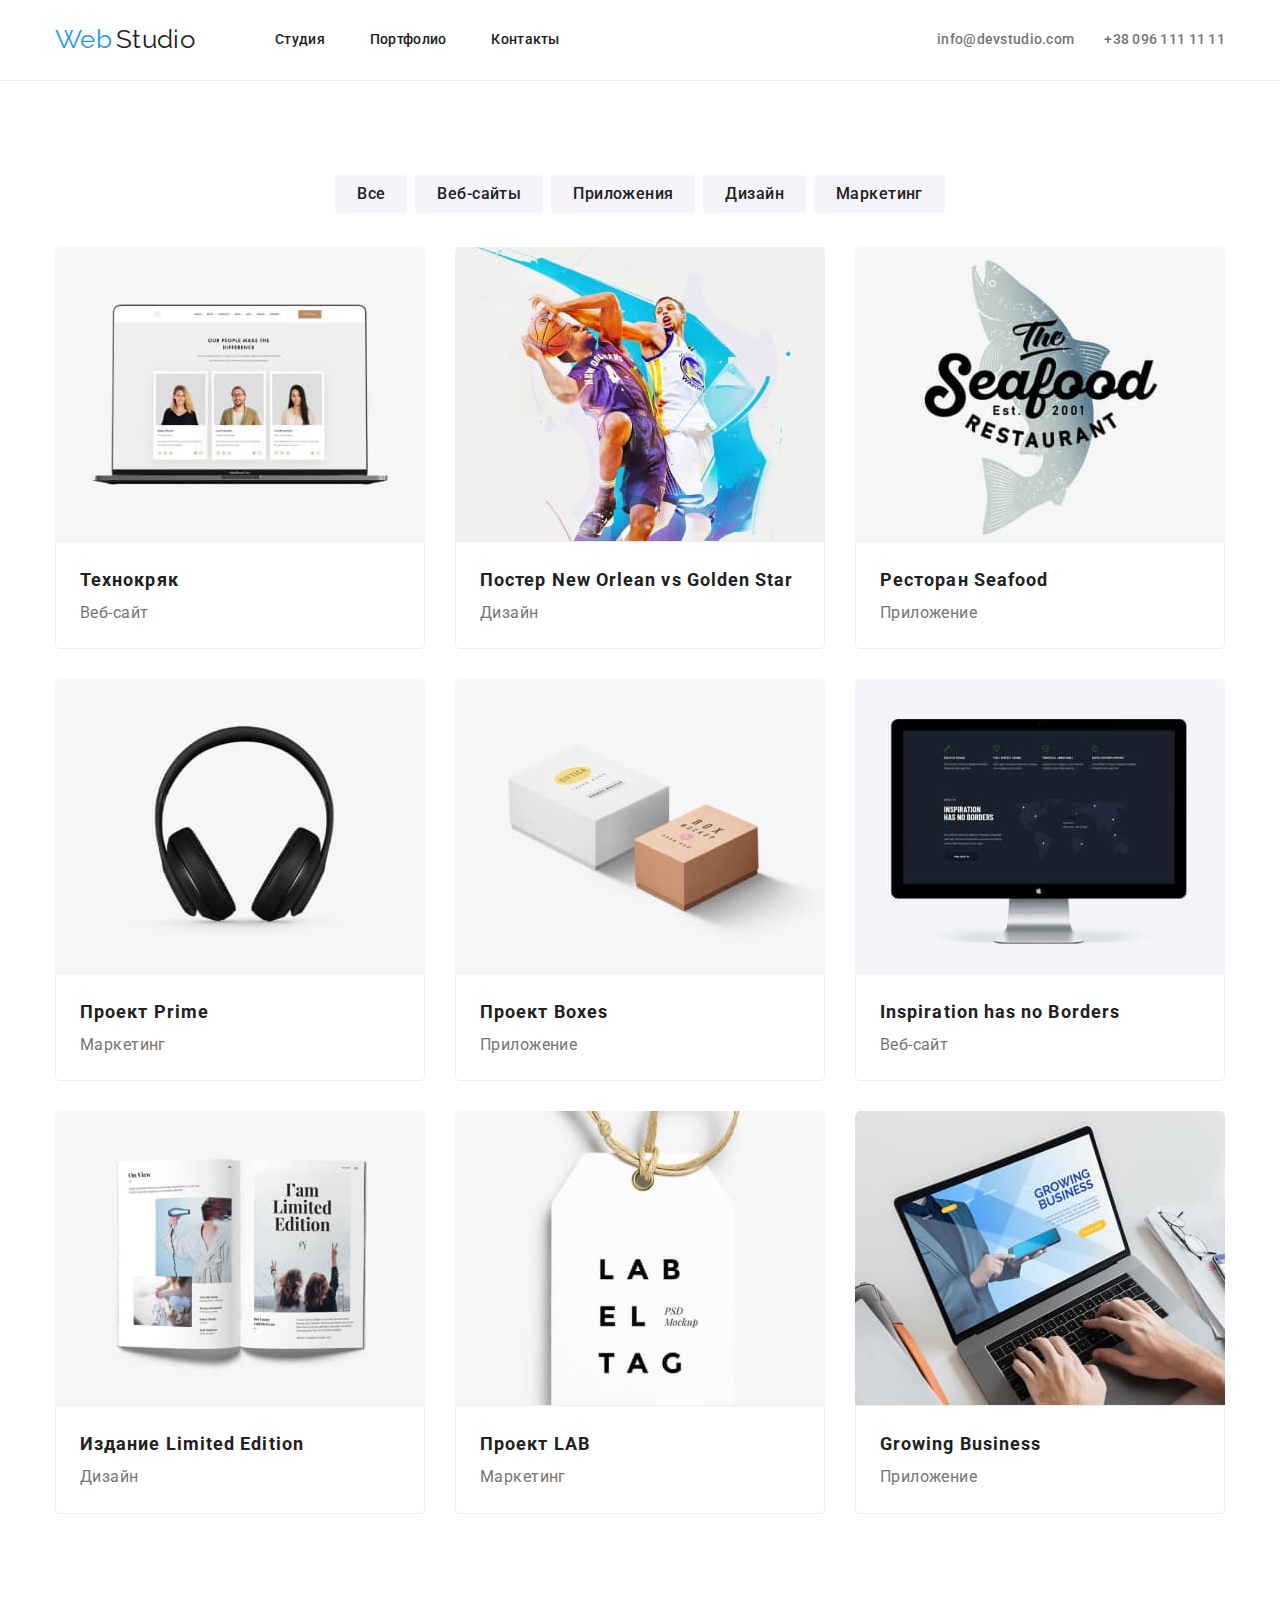
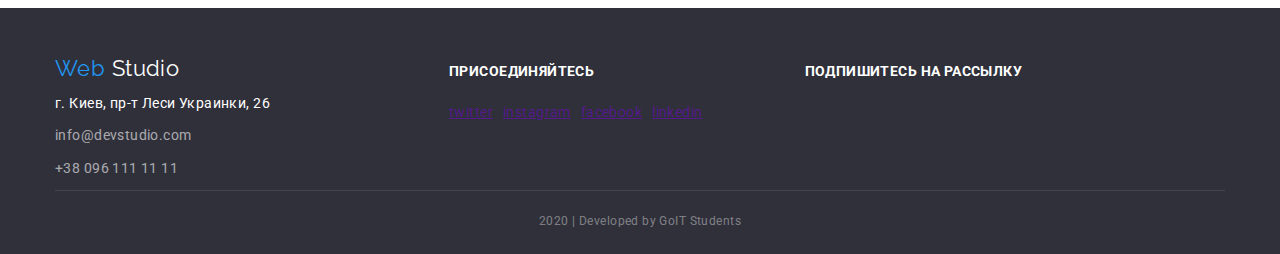
==== portfolio.html @ 3b9aa5e7 "додає файли, фон героя" ====
<!DOCTYPE html>
<html lang="en">
  <head>
    <meta charset="UTF-8" />
    <meta name="viewport" content="width=device-width, initial-scale=1.0" />
    <title>portfolio</title>
    <link
      href="https://fonts.googleapis.com/css2?family=Raleway:wght@700&family=Roboto:wght@400;500;700;900&display=swap"
      rel="stylesheet"
    />
    <link
      rel="stylesheet"
      href="https://cdnjs.cloudflare.com/ajax/libs/modern-normalize/0.6.0/modern-normalize.min.css"
    />
    <link rel="stylesheet" href="./css/common.css" />
    <link rel="stylesheet" href="./css/styles.css" />
  </head>
  <body>
    <!-- шапка  -->
    <header>
      <div class="container header">
        <nav class="main-nav">
          <a href="./index.html" class="link">
            <span class="logo-web links">Web</span>&#160;<span
              class="logo-studio links"
              >Studio</span
            >
          </a>

          <ul class="nav">
            <li class="nav-item"><a href="" class="link">Студия</a></li>
            <li class="nav-item">
              <a href="./portfolio.html" class="link">Портфолио</a>
            </li>
            <li class="nav-item"><a href="" class="link">Контакты</a></li>
          </ul>
        </nav>

        <ul class="contacts">
          <li>
            <a href="mailto:info@devstudio.com" class="link"
              >info@devstudio.com</a
            >
          </li>
          <li>
            <a href="tell:380961111111" class="link">+38 096 111 11 11</a>
          </li>
        </ul>
      </div>
    </header>
    <main>
      <section class="portfolio">
        <div class="container">
          <!-- ссылки на разделы -->

          <ul class="filter">
            <li class="filter-item"><button type="button">Все</button></li>
            <li class="filter-item">
              <button type="button">Веб-сайты</button>
            </li>
            <li class="filter-item">
              <button type="button">Приложения</button>
            </li>
            <li class="filter-item"><button type="button">Дизайн</button></li>
            <li class="filter-item">
              <button type="button">Маркетинг</button>
            </li>
          </ul>

          <!-- примеры работ по разделам -->

          <h1 class="visually-hidden">примеры</h1>
          <ul class="example">
            <li class="example-items">
              <a href="" class="link">
                <img
                  src="./img/portfolio/technokrak.jpg"
                  alt="постер примера сайта"
                  width="370"
                />
                <div class="card-content">
                  <h2 class="example-title">Технокряк</h2>
                  <p class="paragraf">Веб-сайт</p>
                </div>

                <!-- <p class="examle-text">
                  Технокряк это современная площадка распространения
                  коронавируса. Компании используют эту платформу для цифрового
                  шпионажа и атак на защищённые сервера конкурентов.
                </p> -->
              </a>
            </li>
            <li class="example-items">
              <a href="" class="link">
                <img
                  src="./img/portfolio/n-orlean.jpg"
                  alt="постер примера дизайна"
                  width="370"
                />
                <div class="card-content">
                  <h2 class="example-title">
                    Постер New Orlean vs Golden Star
                  </h2>
                  <p class="paragraf">Дизайн</p>
                </div>

                <!-- <p class="examle-text">
                  Технокряк это современная площадка распространения
                  коронавируса. Компании используют эту платформу для цифрового
                  шпионажа и атак на защищённые сервера конкурентов.
                </p> -->
              </a>
            </li>
            <li class="example-items">
              <a href="" class="link">
                <img
                  src="./img/portfolio/seafood-restr.jpg"
                  alt="постер примера приложения"
                  width="370"
                />
                <div class="card-content">
                  <h2 class="example-title">Ресторан Seafood</h2>
                  <p class="paragraf">Приложение</p>
                </div>

                <!-- <p class="examle-text">
                  Технокряк это современная площадка распространения
                  коронавируса. Компании используют эту платформу для цифрового
                  шпионажа и атак на защищённые сервера конкурентов.
                </p> -->
              </a>
            </li>
            <li class="example-items">
              <a href="" class="link">
                <img
                  src="./img/portfolio/prime-proj.jpg"
                  alt="постер примера маркетинга"
                  width="370"
                />
                <div class="card-content">
                  <h2 class="example-title">Проект Prime</h2>
                  <p class="paragraf">Маркетинг</p>
                </div>

                <!-- <p class="examle-text">
                  Технокряк это современная площадка распространения
                  коронавируса. Компании используют эту платформу для цифрового
                  шпионажа и атак на защищённые сервера конкурентов.
                </p> -->
              </a>
            </li>
            <li class="example-items">
              <a href="" class="link">
                <img
                  src="./img/portfolio/boxes-proj.jpg"
                  alt="постер примера приложения"
                  width="370"
                />
                <div class="card-content">
                  <h2 class="example-title">Проект Boxes</h2>
                  <p class="paragraf">Приложение</p>
                </div>

                <!-- <p class="examle-text">
                  Технокряк это современная площадка распространения
                  коронавируса. Компании используют эту платформу для цифрового
                  шпионажа и атак на защищённые сервера конкурентов.
                </p> -->
              </a>
            </li>
            <li class="example-items">
              <a href="" class="link">
                <img
                  src="./img/portfolio/inspiration.jpg"
                  alt="постер примера веб-сайта"
                  width="370"
                />
                <div class="card-content">
                  <h2 class="example-title">Inspiration has no Borders</h2>
                  <p class="paragraf">Веб-сайт</p>
                </div>

                <!-- <p class="examle-text">
                  Технокряк это современная площадка распространения
                  коронавируса. Компании используют эту платформу для цифрового
                  шпионажа и атак на защищённые сервера конкурентов.
                </p> -->
              </a>
            </li>
            <li class="example-items">
              <a href="" class="link">
                <img
                  src="./img/portfolio/limited-edition.jpg"
                  alt="постер примера дизайна"
                  width="370"
                />
                <div class="card-content">
                  <h2 class="example-title">Издание Limited Edition</h2>
                  <p class="paragraf">Дизайн</p>
                </div>

                <!-- <p class="examle-text">
                  Технокряк это современная площадка распространения
                  коронавируса. Компании используют эту платформу для цифрового
                  шпионажа и атак на защищённые сервера конкурентов.
                </p> -->
              </a>
            </li>
            <li class="example-items">
              <a href="" class="link">
                <img
                  src="./img/portfolio/lab-proj.jpg"
                  alt="постер примера маркетинга"
                  width="370"
                />
                <div class="card-content">
                  <h2 class="example-title">Проект LAB</h2>
                  <p class="paragraf">Маркетинг</p>
                </div>

                <!-- <p class="examle-text">
                  Технокряк это современная площадка распространения
                  коронавируса. Компании используют эту платформу для цифрового
                  шпионажа и атак на защищённые сервера конкурентов.
                </p> -->
              </a>
            </li>
            <li class="example-items">
              <a href="" class="link">
                <img
                  src="./img/portfolio/growing-business.jpg"
                  alt="постер примера приложения"
                  width="370"
                />
                <div class="card-content">
                  <h2 class="example-title">Growing Business</h2>
                  <p class="paragraf">Приложение</p>
                </div>

                <!-- <p class="examle-text">
                  Технокряк это современная площадка распространения
                  коронавируса. Компании используют эту платформу для цифрового
                  шпионажа и атак на защищённые сервера конкурентов.
                </p> -->
              </a>
            </li>
          </ul>
        </div>
      </section>
    </main>
    <footer>
      <div class="container">
        <div class="footer-box">
          <div class="footer-contacts">
            <a href="./index.html" class="logo-link">
              <span class="logo-web">Web</span>&#160;<span class="logo-studio"
                >Studio</span
              >
            </a>
            <ul>
              <li class="link-item">
                <a
                  href="https://www.google.com/maps/place/%D0%B1%D1%83%D0%BB.+%D0%9B%D0%B5%D1%81%D0%B8+%D0%A3%D0%BA%D1%80%D0%B0%D0%B8%D0%BD%D0%BA%D0%B8,+26,+%D0%9A%D0%B8%D0%B5%D0%B2,+02000/@50.4269938,30.539431,3a,90y,237.72h,97.14t/data=!3m6!1e1!3m4!1sD-pTT85VMTMNwB7MYqKkrQ!2e0!7i13312!8i6656!4m5!3m4!1s0x40d4cf0e033ecbe9:0x57a4dffefec77da0!8m2!3d50.4265807!4d30.5383858"
                  class="link"
                  >г. Киев, пр-т Леси Украинки, 26</a
                >
              </li>
              <li>
                <a href="mailto:info@devstudio.com" class="link"
                  >info@devstudio.com</a
                >
              </li>
              <li>
                <a href="tell:380961111111" class="link">+38 096 111 11 11</a>
              </li>
            </ul>
          </div>

          <div class="join">
            <b class="join-header">присоединяйтесь</b>
            <ul class="join-networks">
              <li><a href="" aria-label="ссылка на twitter">twitter</a></li>
              <li><a href="" aria-label="ссылка на instagram">instagram</a></li>
              <li><a href="" aria-label="ссылка на facebook">facebook</a></li>
              <li><a href="" aria-label="ссылка на linkedin">linkedin</a></li>
            </ul>
          </div>

          <div>
            <b class="join-header">подпишитесь на рассылку</b>
          </div>
        </div>
        <p class="copyright">2020 | Developed by GoIT Students</p>
      </div>
    </footer>
  </body>
</html>
---- css/common.css ----
/* :root {
  --primary-text-color: #757575;
  --title-text-color: #212121;
  --accent-color: #2196f3;
  --primary-white-color: #ffffff;
  --bg-button-color: #f5f4fa;
}
.nav .link {
  color: var(--title-text-color);
}
.nav .link:hover,
.nav .link:focus {
  color: var(--accent-color);
}
.contacts .link {
  color: var(--primary-text-color);
}
.contacts .link:hover,
.contacts .link:focus {
  color: var(--accent-color);
} */
---- css/styles.css ----
/* основний колір заголовків #212121 */
/* основний колір тексту #757575 */
/* колір акценту #2196F3 */
/* білий #FFFFFF */
/* контакти в футері rgba(255, 255, 255, 0.6) */
/* розробники в футері rgba(255, 255, 255, 0.4) */
/* другорядний колір фону  #F5F4FA */
/* фон заголовків background: rgba(47, 48, 58, 0.8) */
/* фон футера #2F303A */
/* колір рамок #EEEEEE */
/* колір рамки шапки  #ECECEC */
:root {
  --primary-text-color: #757575;
  --title-text-color: #212121;
  --accent-color: #2196f3;
  --primary-white-color: #ffffff;
  --bg-button-color: #f5f4fa;
  --bg-title-activity-color: rgba(47, 48, 58, 0.8);
  --bg-footer: #2f303a;
  --footer-text-contacts-color: rgba(255, 255, 255, 0.6);
  --footer-text-copyright: rgba(255, 255, 255, 0.4);
  --border-color: #eeeeee;
  --border-header-color: #ececec;
}
html {
  box-sizing: border-box;
}
*,
*::before,
*::after {
  box-sizing: inherit;
}
body {
  background-color: var(--primary-white-color);
  color: var(--primary-text-color);

  font-family: Roboto, sans-serif;
  letter-spacing: 0.03em;
  font-size: 14px;
  line-height: 1.7;
}
.advantages,
.activity,
.team,
.clients {
  padding-bottom: 94px;
  padding-top: 94px;
}
.container {
  width: 1200px;
  padding-left: 15px;
  padding-right: 15px;
  margin-left: auto;
  margin-right: auto;

  /* outline: 2px solid green; */
}

header > .container {
  margin-bottom: 0px;
  padding-top: 0px;
  padding-bottom: 0px;
}
.nav .link {
  color: var(--title-text-color);
}
.contacts .link {
  color: var(--primary-text-color);
}
.contacts .link:hover,
.contacts .link:focus,
.nav .link:hover,
.nav .link:focus {
  color: var(--accent-color);
}
ul {
  list-style: none;
  padding: 0;
  margin: 0;
}
h1,
h2,
h3,
h4,
h5,
h6 {
  margin: 0;
}
p {
  margin: 0;
}
img {
  display: block;
  /* max-width: 100%; */
}
.link {
  text-decoration: none;
}
.visually-hidden {
  position: absolute;
  width: 1px;
  height: 1px;
  margin: -1px;
  border: 0;
  padding: 0;
  clip: rect(0 0 0 0);
  overflow: hidden;
}
/* лого шапка */
.link .links {
  font-family: Raleway, sans-serif;
  font-size: 26px;
  line-height: 1.2;
}
.logo-web {
  color: var(--accent-color);
}
.logo-studio {
  color: var(--title-text-color);
}
/* лого футер */
.footer-contacts .logo-link {
  font-family: Raleway, sans-serif;
  font-size: 22px;
  line-height: 1.18;
  text-decoration: none;
}
.footer-contacts .logo-web {
  color: var(--accent-color);
}
.footer-contacts .logo-studio {
  color: var(--primary-white-color);
}
/* шапка */
header {
  border-bottom: 1px solid var(--border-header-color);
}
.header {
  display: flex;
  align-items: center;
}
.main-nav {
  display: flex;
  align-items: center;
}
.main-nav .link {
  display: block;
}
.main-nav > .link {
  margin-right: 80px;
}
.nav {
  display: flex;

  font-weight: 500;
  font-size: 14px;
  line-height: 1.14;

  letter-spacing: 0.02em;
}
.nav .link {
  display: block;
  padding-top: 32px;
  padding-bottom: 32px;
}
.nav-item:not(:last-child) {
  margin-right: 45px;
}

.contacts {
  display: flex;
  margin-left: auto;

  font-weight: 500;
  font-size: 14px;
  line-height: 1.14;
  letter-spacing: 0.02em;
}
.contacts > li:not(:last-child) {
  margin-right: 30px;
}
.contacts img {
  display: inline;
}
.contacts .link {
  padding-top: 32px;
  padding-bottom: 32px;
}

/* герой */
.hero .hero-title {
  width: 646px;
  margin-top: 0px;
  margin-bottom: 46px;
  margin-left: auto;
  margin-right: auto;
  padding-top: 200px;

  color: var(--primary-white-color);
  font-weight: 900;
  font-size: 44px;
  line-height: 1.36;
  letter-spacing: 0.06em;
  text-transform: uppercase;
}
.hero-button {
  display: inline-block;
  padding: 10px 32px;
  border-radius: 4px;
  min-width: 200px;

  color: var(--primary-white-color);
  background-color: var(--accent-color);
  text-decoration: none;

  font-weight: 700;
  font-size: 16px;
  line-height: 1.9;
  letter-spacing: 0.06em;
}
/* div.hero-text */

/* .hero-text {
  width: 770px;
  max-height: 100%;
  text-align: center;
  margin-left: auto;
  margin-right: auto;
  padding-top: 200px;
  padding-bottom: 200px;

  outline: 2px solid red;
} */
.hero {
  height: 605px;
  max-width: 1600px;
  margin-left: auto;
  margin-right: auto;
  background-color: var(--bg-title-activity-color);
  background-image: linear-gradient(
      var(--bg-title-activity-color),
      var(--bg-title-activity-color)
    ),
    url(../img/hero-img.jpg);
  background-position: center;

  text-align: center;
}
/* заголовки секций */
.section .section-titles {
  margin-bottom: 50px;

  color: var(--title-text-color);
  font-weight: 700;
  font-size: 36px;
  line-height: 1.17;
  text-align: center;
}
/* секции */
/* преимущества секция */
.advantages {
  border-bottom: 1px solid var(--border-color);
}
.section .advantage-titles {
  margin-bottom: 10px;

  color: var(--title-text-color);
  font-weight: 700;
  font-size: 14px;
  line-height: 1.14;
  text-transform: uppercase;
}
.advantages-box > .section-titles {
  margin-bottom: 0px;
}

.advantages-list {
  display: flex;
}
.advantages-list > li:not(:last-child) {
  margin-right: 30px;
}
.advantage-list > li {
  width: calc((100% - 3 * 30px) / 4);
}
/* деятельность секция */
.section .activity-title {
  color: var(--primary-white-color);
  /* background-color: var(--bg-title-activity-color); */
  font-weight: 700;
  font-size: 14px;
  line-height: 1.14;
  text-transform: uppercase;
  text-align: center;
}
.activity-list {
  display: flex;
}
.activity-list > li {
  width: calc((100% - 2 * 30px) / 3);
  border-radius: 0px 0px 4px 4px;
}
.activity-list > li:not(:last-child) {
  margin-right: 30px;
}
.activity-list .link {
  display: block;
  padding-top: 27px;
  padding-bottom: 27px;

  border-radius: 0px 0px 4px 4px;

  background-color: var(--bg-title-activity-color);
}

/* команда секция */
.team {
  background-color: var(--bg-button-color);
}
.team-list {
  display: flex;
  flex-direction: row;
}
.team-list > li {
  width: calc((100% - 3 * 30px) / 4);
  border-radius: 4px;
  box-shadow: 0px 2px 1px rgba(0, 0, 0, 0.2), 0px 1px 1px rgba(0, 0, 0, 0.14),
    0px 1px 3px rgba(0, 0, 0, 0.12);
  background-color: var(--primary-white-color);
}
.team-list > li:not(:last-child) {
  margin-right: 30px;
}
.team-list img {
  margin-bottom: 30px;

  /* max-width: 100%; */
}
.team-members {
  color: var(--title-text-color);
  font-weight: 500;
  font-size: 16px;
  line-height: 1.2;

  margin-bottom: 10px;
  text-align: center;
}
.profession {
  font-weight: 400;
  font-size: 16px;
  line-height: 1.2;
  margin-bottom: 16px;
  text-align: center;
}
.team-pages {
  display: flex;
  justify-content: center;
}
.team-pages > li + li {
  margin-left: 11px;
}

.clients-list {
  display: flex;
  justify-content: center;
}
.clients-list > li + li {
  margin-left: 30px;
}

/* футер */
footer {
  background-color: var(--bg-footer);
}
footer {
  padding-top: 48px;
  padding-bottom: 21px;
}
.footer-box {
  display: flex;
  align-items: baseline;
}
.logo-link {
  display: block;
  margin-bottom: 10px;
}
.footer-contacts {
  margin-right: 179px;
}
.footer-contacts > ul > li {
  margin-bottom: 9px;
}

.footer-contacts .link {
  color: var(--footer-text-contacts-color);

  font-weight: 400;
  font-size: 14px;
  line-height: 1.2;
}
.link-item .link {
  color: var(--primary-white-color);
}
.join {
  margin-right: 102px;
}
.join-networks {
  display: flex;
}
.join-networks > li + li {
  margin-left: 10px;
}
.join-header {
  display: block;
  margin-bottom: 21px;

  color: var(--primary-white-color);
  font-weight: 700;
  font-size: 14px;
  line-height: 1.14;
  text-transform: uppercase;
}
.copyright {
  padding-top: 18px;
  color: var(--footer-text-copyright);

  font-weight: 400;
  font-size: 12px;
  line-height: 2;
  text-align: center;
  border-top: 1px solid rgba(255, 255, 255, 0.1);
}
/* страница портфолио */
.portfolio {
  padding-top: 94px;
  padding-bottom: 94px;
}
/* кнопки разделов */
.filter button {
  color: var(--title-text-color);
  background-color: var(--bg-button-color);
  font-family: inherit;
  font-weight: 500;
  font-size: 16px;
  line-height: 1.6;
  letter-spacing: inherit;
  border-radius: 4px;

  border: none;
  padding: 6px 22px;
  cursor: pointer;
}
.filter button:hover,
.filter button:focus {
  color: var(--primary-white-color);
  background-color: var(--accent-color);

  box-shadow: 0px 2px 2px rgba(0, 0, 0, 0.12), 0px 1px 2px rgba(0, 0, 0, 0.08),
    0px 3px 1px rgba(0, 0, 0, 0.1);
}
.filter {
  display: flex;
  flex-wrap: wrap;
  margin-bottom: 34px;
  justify-content: center;
}
.filter-item + li {
  margin-left: 8px;
}
/* примеры работ */
/* .link img {
  max-width: 100%;
} */
.card-content {
  padding: 20px 24px;
  border: 1px solid var(--border-color);
  border-bottom-right-radius: 5px;
  border-bottom-left-radius: 5px;
}

.example .example-title {
  color: var(--title-text-color);
  font-weight: 700;
  font-size: 18px;
  line-height: 2;
  letter-spacing: 0.06em;
}
.example .paragraf {
  color: var(--primary-text-color);
  font-weight: 400;
  font-size: 16px;
  line-height: 1.9;
}
.example .examle-text {
  /* margin: 63px 24px; */

  /* color: var(--primary-white-color); */
  color: aquamarine;
  font-weight: 400;
  font-size: 18px;
  line-height: 1.5;
}
.example {
  display: flex;
  flex-wrap: wrap;
}
.example .example-items {
  width: calc((100% - 2 * 30px) / 3);
  margin-right: 30px;
  margin-bottom: 30px;
  border-radius: 5px 5px 0px 0px;
  overflow: hidden;
}
.example-items:nth-child(3n) {
  margin-right: 0px;
}
.example-items:nth-last-child(-n + 3) {
  margin-bottom: 0px;
}
.example .example-items:hover {
  box-shadow: 1px 4px 6px rgba(0, 0, 0, 0.16), 0px 4px 4px rgba(0, 0, 0, 0.06),
    0px 1px 1px rgba(0, 0, 0, 0.12);
}
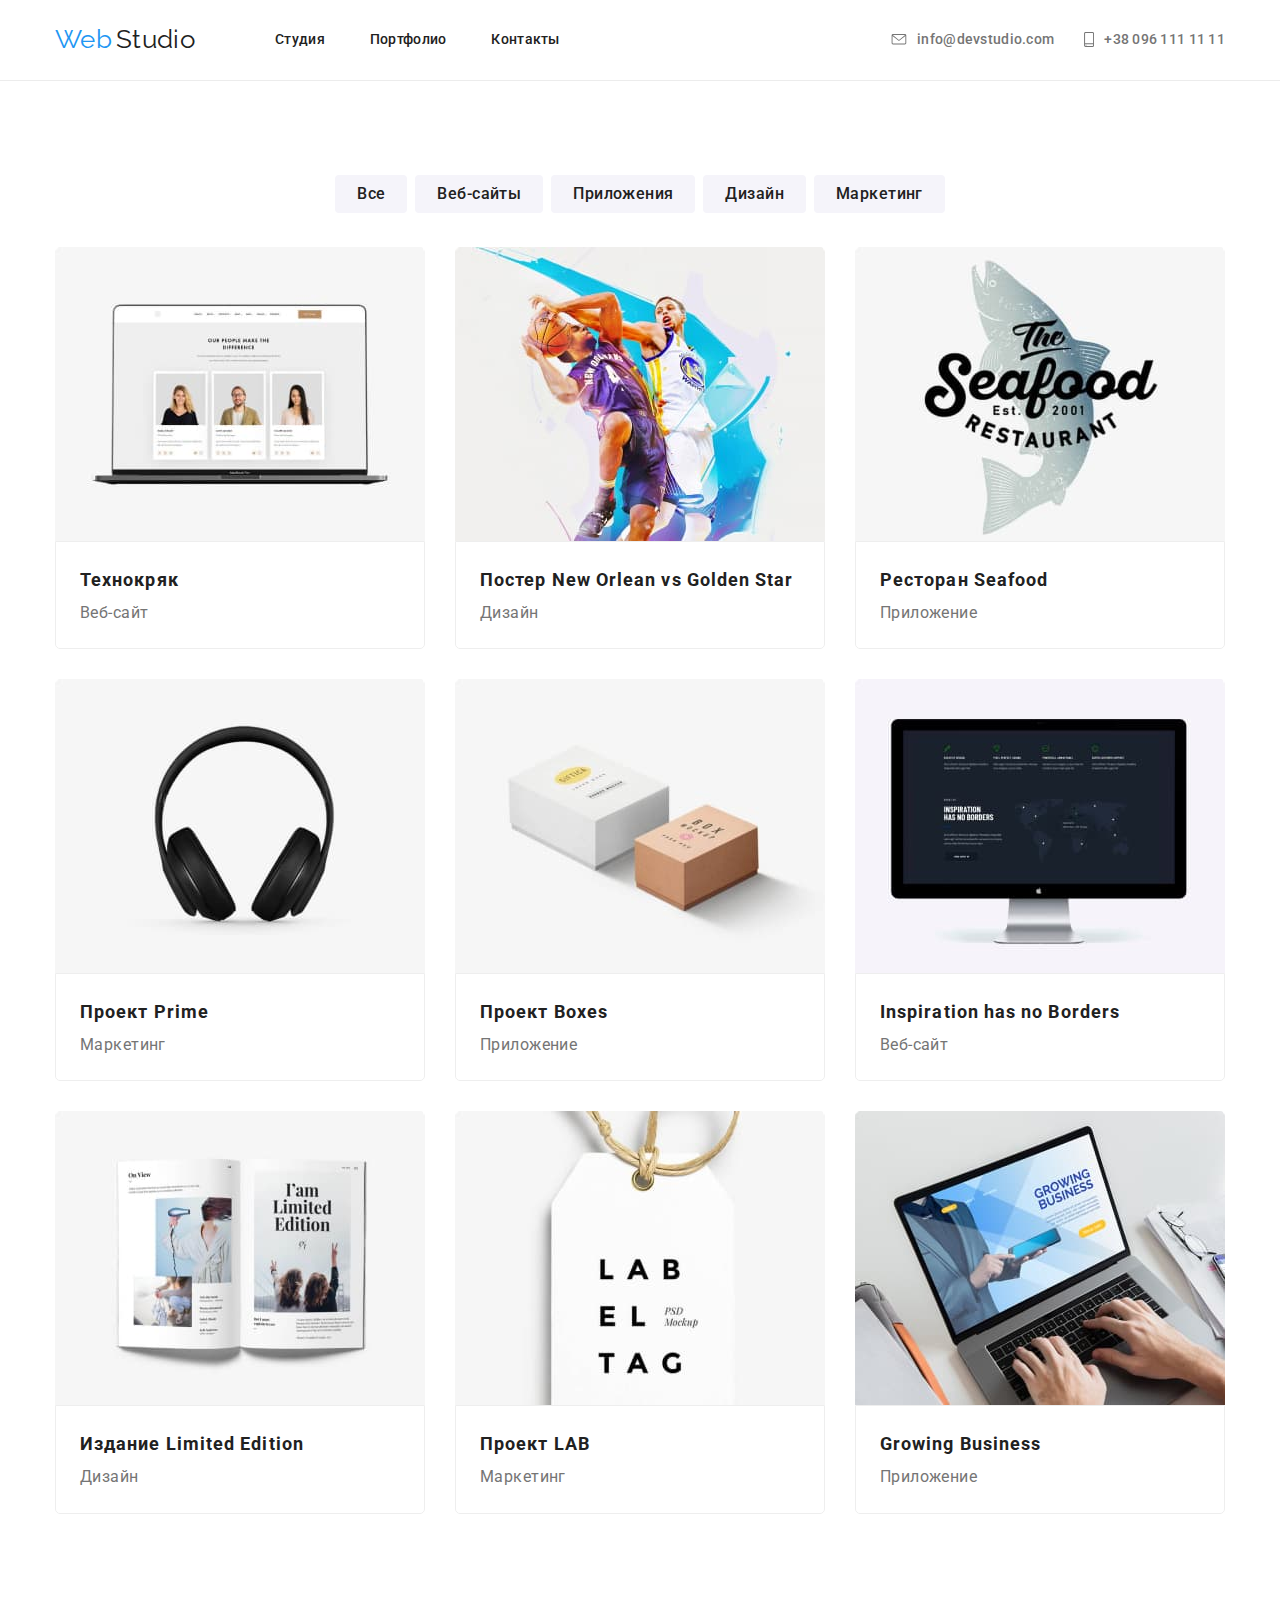
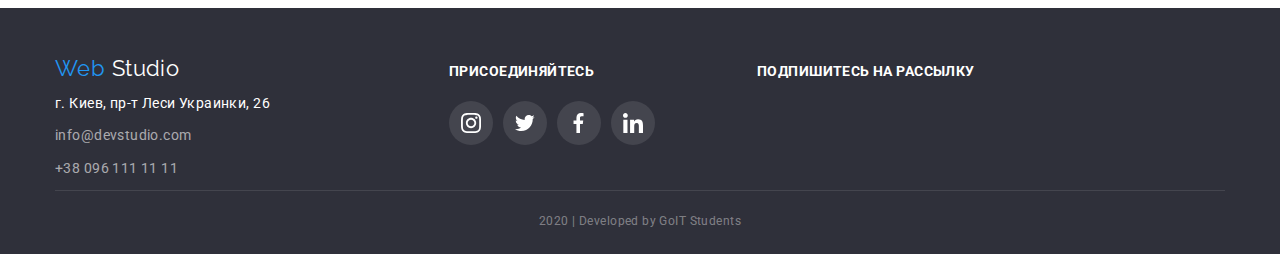
==== commit 2106fd82: "оформляє секцію клієнти" ====
--- a/portfolio.html
+++ b/portfolio.html
@@ -38,12 +38,20 @@
 
         <ul class="contacts">
           <li>
-            <a href="mailto:info@devstudio.com" class="link"
-              >info@devstudio.com</a
-            >
+            <a href="mailto:info@devstudio.com" class="link mail">
+              <svg class="icon" width="16" height="11">
+                <use href="./img/sprite.svg#mail-icon"></use>
+              </svg>
+              info@devstudio.com
+            </a>
           </li>
           <li>
-            <a href="tell:380961111111" class="link">+38 096 111 11 11</a>
+            <a href="tell:380961111111" class="link tell">
+              <svg class="icon" width="10" height="15">
+                <use href="./img/sprite.svg#tell-icon"></use>
+              </svg>
+              +38 096 111 11 11
+            </a>
           </li>
         </ul>
       </div>
@@ -279,10 +287,34 @@
           <div class="join">
             <b class="join-header">присоединяйтесь</b>
             <ul class="join-networks">
-              <li><a href="" aria-label="ссылка на twitter">twitter</a></li>
-              <li><a href="" aria-label="ссылка на instagram">instagram</a></li>
-              <li><a href="" aria-label="ссылка на facebook">facebook</a></li>
-              <li><a href="" aria-label="ссылка на linkedin">linkedin</a></li>
+              <li>
+                <a href="" aria-label="ссылка на instagram" class="link-socio">
+                  <svg class="icon" width="20" height="20">
+                    <use href="./img/sprite.svg#instagram-icon"></use>
+                  </svg>
+                </a>
+              </li>
+              <li>
+                <a href="" aria-label="ссылка на twitter" class="link-socio">
+                  <svg class="icon" width="20" height="20">
+                    <use href="./img/sprite.svg#twitter-icon"></use>
+                  </svg>
+                </a>
+              </li>
+              <li>
+                <a href="" aria-label="ссылка на facebook" class="link-socio">
+                  <svg class="icon" width="20" height="20">
+                    <use href="./img/sprite.svg#facebook-icon"></use>
+                  </svg>
+                </a>
+              </li>
+              <li>
+                <a href="" aria-label="ссылка на linkedin" class="link-socio">
+                  <svg class="icon" width="20" height="20">
+                    <use href="./img/sprite.svg#linkedin-icon"></use>
+                  </svg>
+                </a>
+              </li>
             </ul>
           </div>
 
--- a/css/styles.css
+++ b/css/styles.css
@@ -9,6 +9,8 @@
 /* фон футера #2F303A */
 /* колір рамок #EEEEEE */
 /* колір рамки шапки  #ECECEC */
+/* колір фону соцмереж у футері rgba(255, 255, 255, 0.1) */
+/* колір іконок соцмереж #AFB1B8 */
 :root {
   --primary-text-color: #757575;
   --title-text-color: #212121;
@@ -21,6 +23,8 @@
   --footer-text-copyright: rgba(255, 255, 255, 0.4);
   --border-color: #eeeeee;
   --border-header-color: #ececec;
+  --bg-social-networks-footer: rgba(255, 255, 255, 0.1);
+  --icon-socio-color: #afb1b8;
 }
 html {
   box-sizing: border-box;
@@ -96,6 +100,10 @@
 .link {
   text-decoration: none;
 }
+a[aria-label] {
+  text-decoration: none;
+}
+
 .visually-hidden {
   position: absolute;
   width: 1px;
@@ -179,13 +187,41 @@
 .contacts > li:not(:last-child) {
   margin-right: 30px;
 }
-.contacts img {
-  display: inline;
-}
 .contacts .link {
+  display: flex;
+  align-items: center;
+}
+.contacts .icon {
+  margin-right: 10px;
+  fill: currentColor;
+}
+.contacts .icon:hover {
+  fill: var(--accent-color);
+}
+/* .contacts .link {
   padding-top: 32px;
   padding-bottom: 32px;
-}
+  display: inline-flex;
+  align-items: center;
+}
+.contacts .link::before {
+  content: '';
+  display: inline-block;
+  background-repeat: no-repeat;
+  margin-right: 10px;
+}
+.contacts .mail::before {
+  content: '';
+  width: 16px;
+  height: 11px;
+  background-image: url(../img/icon-mail.svg);
+}
+.contacts .tell::before {
+  content: '';
+  width: 10px;
+  height: 15px;
+  background-image: url(../img/tell.svg);
+} */
 
 /* герой */
 .hero .hero-title {
@@ -283,6 +319,38 @@
 .advantage-list > li {
   width: calc((100% - 3 * 30px) / 4);
 }
+.advantages-list-item .icon {
+  display: block;
+  padding-top: 25px;
+  padding-bottom: 25px;
+  padding-left: 100px;
+  padding-right: 100px;
+  margin-bottom: 30px;
+  background-color: var(--bg-button-color);
+  border-radius: 4px;
+}
+/* .advantages-list-item::before {
+  content: '';
+  display: block;
+  margin-bottom: 30px;
+  height: 120px;
+  background-size: 70px 70px;
+  background-repeat: no-repeat;
+  background-color: var(--bg-button-color);
+  background-position: center;
+}
+.advantages-list-item:nth-child(1)::before {
+  background-image: url(../img/details.svg);
+}
+.advantages-list-item:nth-child(2)::before {
+  background-image: url(../img/punctuality.svg);
+}
+.advantages-list-item:nth-child(3)::before {
+  background-image: url(../img/planning.svg);
+}
+.advantages-list-item:nth-child(4)::before {
+  background-image: url(../img/modern-tech.svg);
+} */
 /* деятельность секция */
 .section .activity-title {
   color: var(--primary-white-color);
@@ -333,8 +401,7 @@
 }
 .team-list img {
   margin-bottom: 30px;
-
-  /* max-width: 100%; */
+  border-radius: 4px 4px 0px 0px;
 }
 .team-members {
   color: var(--title-text-color);
@@ -355,17 +422,50 @@
 .team-pages {
   display: flex;
   justify-content: center;
+  margin-bottom: 24px;
 }
 .team-pages > li + li {
   margin-left: 11px;
 }
 
+/* піктограми соцмереж команди та ФУТЕРА */
+.link-socio {
+  display: block;
+  padding: 12px;
+  width: 44px;
+  height: 44px;
+  border-radius: 50%;
+  background-color: var(--bg-social-networks-footer);
+  fill: var(--icon-socio-color);
+}
+.link-socio:hover,
+.link-socio:focus {
+  background-color: var(--accent-color);
+  fill: var(--primary-white-color);
+}
+
+/* секція клієнти */
 .clients-list {
   display: flex;
   justify-content: center;
 }
 .clients-list > li + li {
   margin-left: 30px;
+}
+.link-client {
+  display: flex;
+  align-items: center;
+  justify-content: center;
+  width: 170px;
+  height: 90px;
+  fill: var(--icon-socio-color);
+  border: 1px solid var(--icon-socio-color);
+  border-radius: 4px;
+}
+.link-client:hover,
+.link-client:focus {
+  border: 1px solid var(--accent-color);
+  fill: var(--accent-color);
 }
 
 /* футер */
@@ -410,6 +510,42 @@
 .join-networks > li + li {
   margin-left: 10px;
 }
+.join-networks .icon {
+  fill: var(--primary-white-color);
+}
+/* 
+.join-networks a[aria-label] {
+  display: inline-block;
+  width: 44px;
+  height: 44px;
+  border-radius: 50%;
+  background-color: var(--bg-social-networks-footer);
+  background-repeat: no-repeat;
+}
+.join-networks a[aria-label]:hover,
+:focus {
+  background-color: var(--accent-color);
+}
+.instagram {
+  background-image: url(../img/instagram-icon.svg);
+  background-repeat: no-repeat;
+  background-position: center;
+}
+.twitter {
+  background-image: url(../img/twitter-icon.svg);
+  background-repeat: no-repeat;
+  background-position: center;
+}
+.facebook {
+  background-image: url(../img/facebook-icon.svg);
+  background-repeat: no-repeat;
+  background-position: center;
+}
+.linkedin {
+  background-image: url(../img/linkedin-icon.svg);
+  background-repeat: no-repeat;
+  background-position: center;
+} */
 .join-header {
   display: block;
   margin-bottom: 21px;
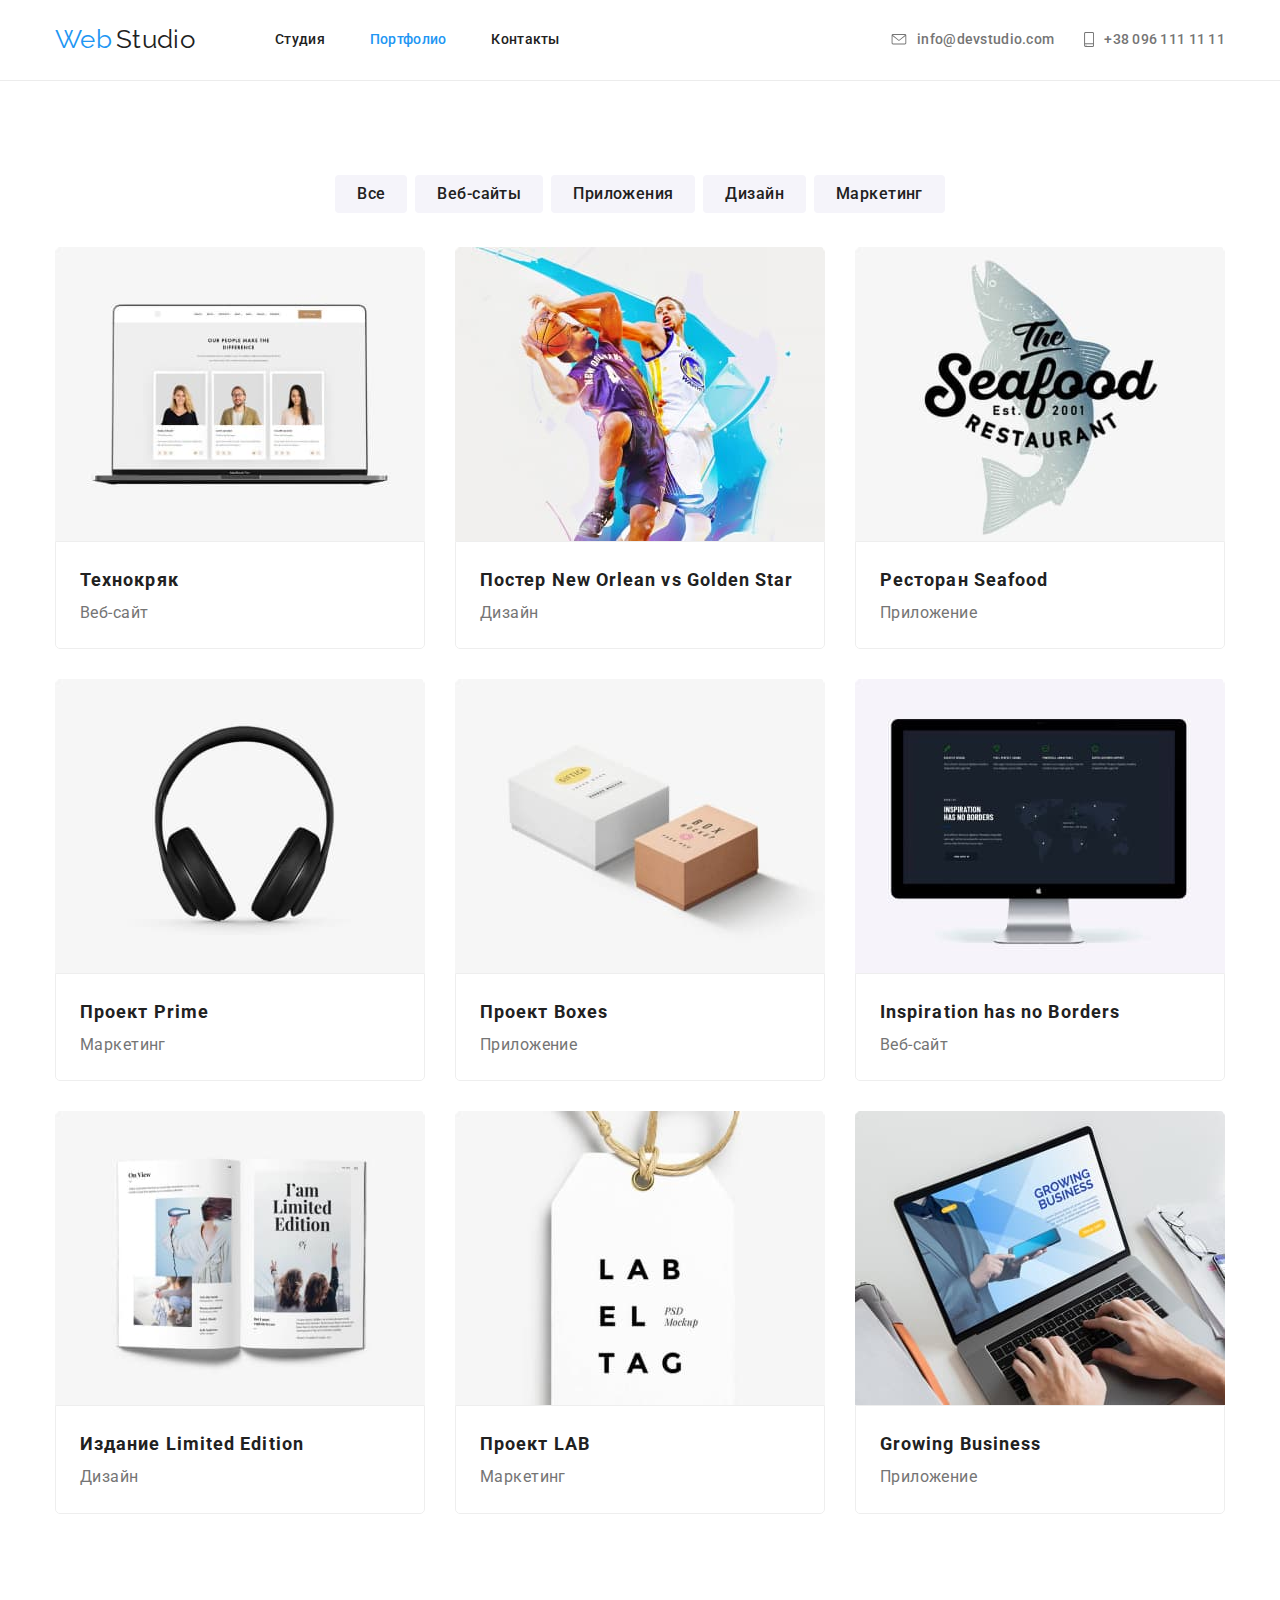
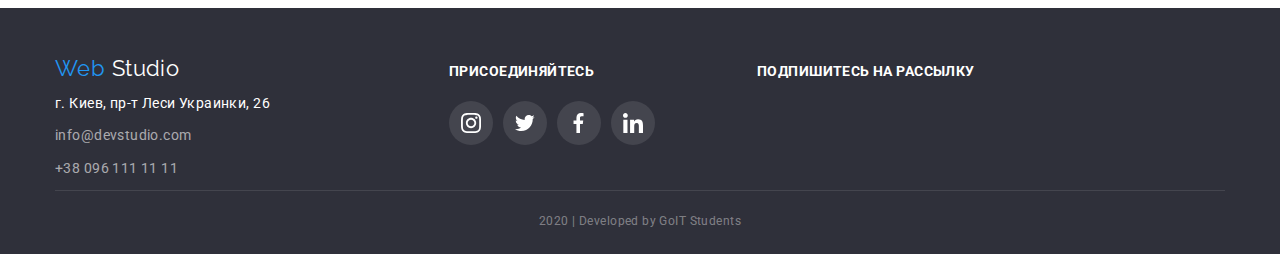
==== commit da26e91f: "підсвічує поточну сторінку, додає заголовки svg" ====
--- a/portfolio.html
+++ b/portfolio.html
@@ -28,9 +28,11 @@
           </a>
 
           <ul class="nav">
-            <li class="nav-item"><a href="" class="link">Студия</a></li>
             <li class="nav-item">
-              <a href="./portfolio.html" class="link">Портфолио</a>
+              <a href="./index.html" class="link">Студия</a>
+            </li>
+            <li class="nav-item">
+              <a href="./portfolio.html" class="link current">Портфолио</a>
             </li>
             <li class="nav-item"><a href="" class="link">Контакты</a></li>
           </ul>
--- a/css/styles.css
+++ b/css/styles.css
@@ -163,13 +163,15 @@
   font-weight: 500;
   font-size: 14px;
   line-height: 1.14;
-
   letter-spacing: 0.02em;
 }
 .nav .link {
   display: block;
   padding-top: 32px;
   padding-bottom: 32px;
+}
+.nav .current {
+  color: var(--accent-color);
 }
 .nav-item:not(:last-child) {
   margin-right: 45px;
